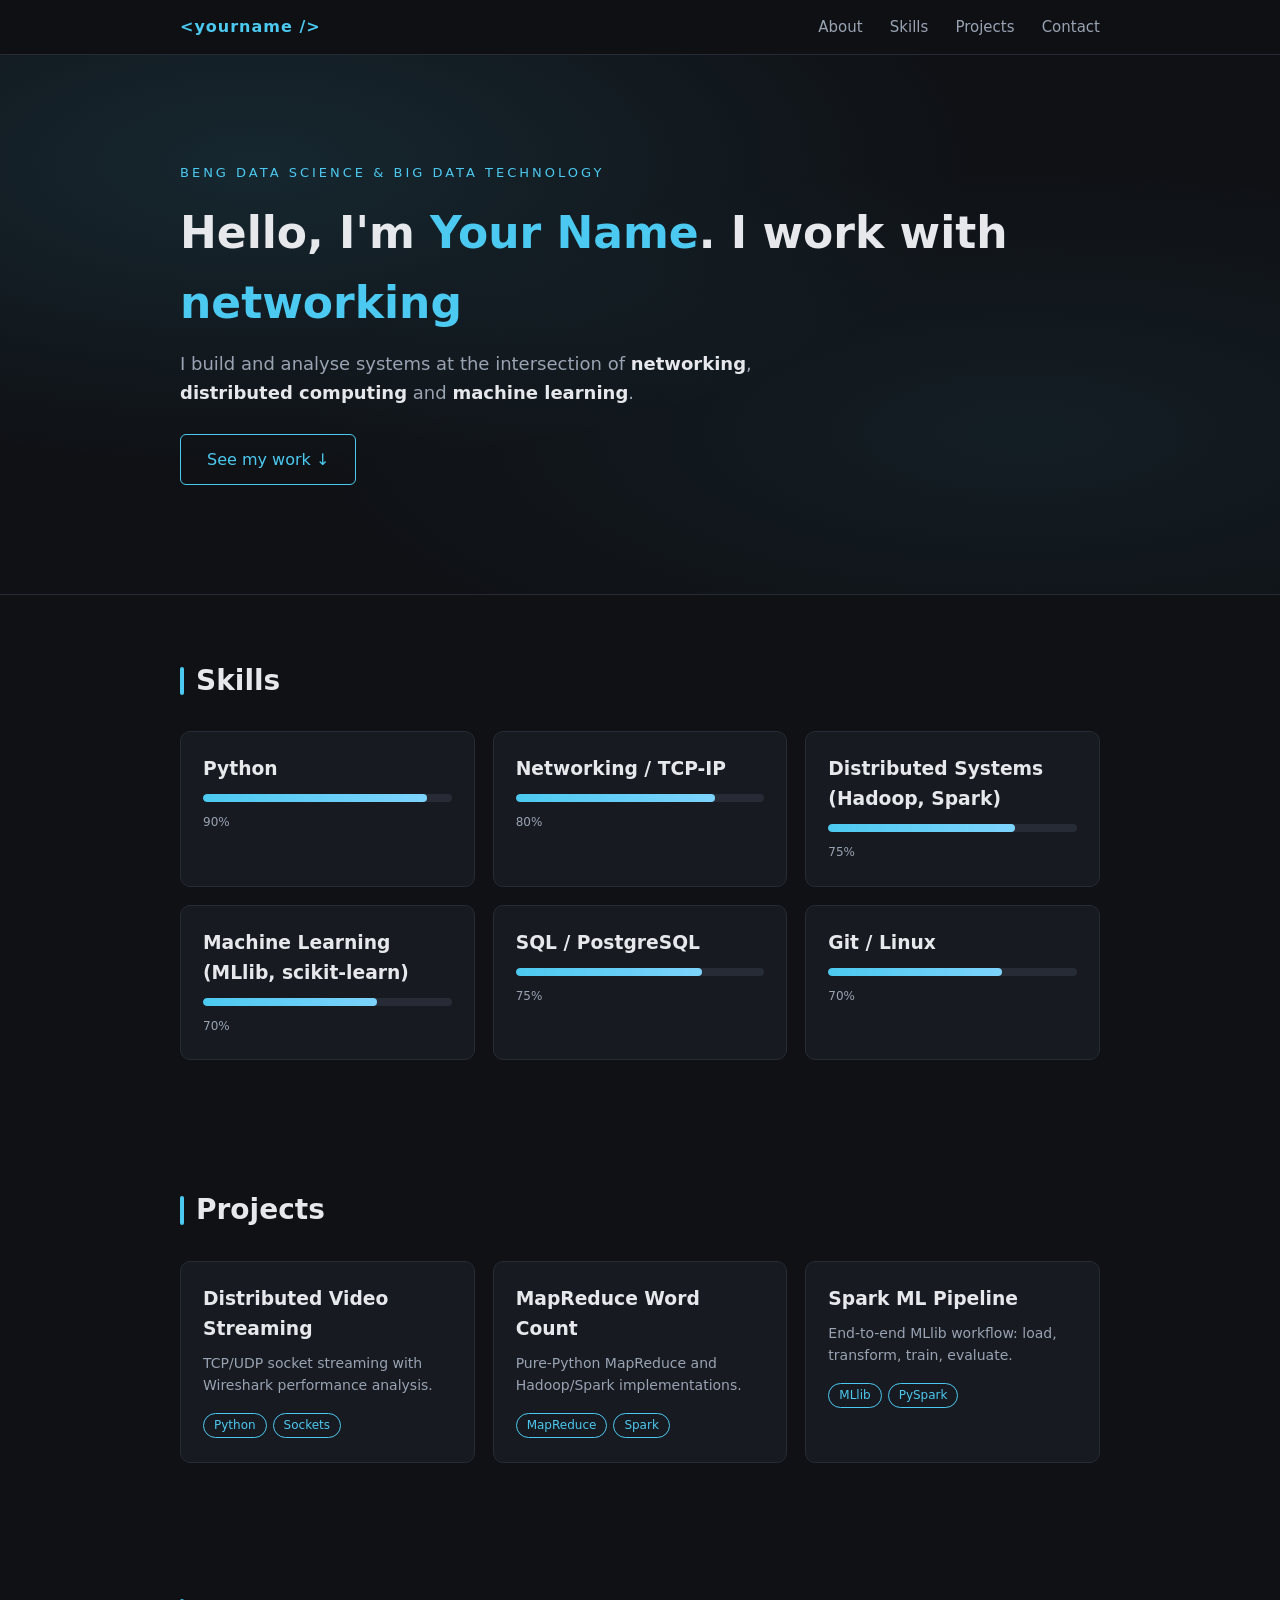
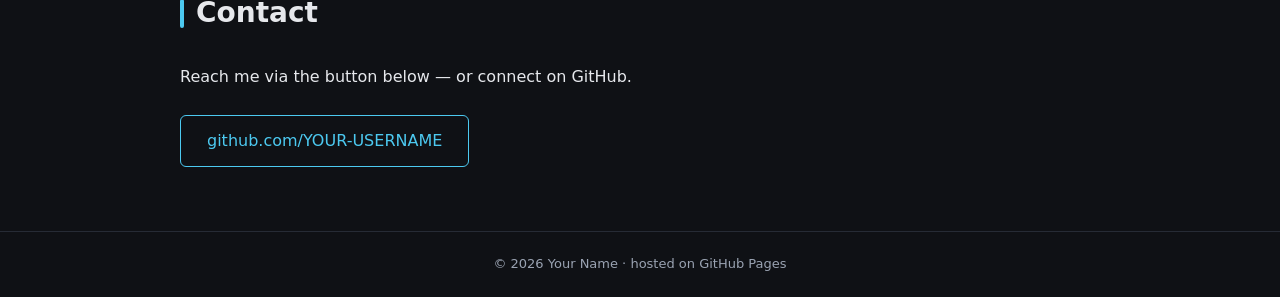
==== webpage/index.html @ 0f5fd321 "Add files via upload" ====
<!DOCTYPE html>
<html lang="en">
<head>
  <meta charset="UTF-8" />
  <meta name="viewport" content="width=device-width, initial-scale=1.0" />
  <title>Your Name · Data &amp; Distributed Systems</title>
  <link rel="stylesheet" href="style.css" />
</head>
<body>
  <header class="nav">
    <div class="nav-inner">
      <span class="logo">&lt;yourname /&gt;</span>
      <nav>
        <a href="#about">About</a>
        <a href="#skills">Skills</a>
        <a href="#projects">Projects</a>
        <a href="#contact">Contact</a>
      </nav>
    </div>
  </header>

  <section class="hero" id="about">
    <div class="hero-inner">
      <p class="kicker">BEng Data Science &amp; Big Data Technology</p>
      <h1>Hello, I'm <span class="accent">Your Name</span>.</h1>
      <p class="sub">
        I build and analyse systems at the intersection of
        <strong>networking</strong>, <strong>distributed computing</strong>
        and <strong>machine learning</strong>.
      </p>
      <a class="btn" href="#projects">See my work ↓</a>
    </div>
  </section>

  <main>
    <section id="skills" class="section">
      <h2>Skills</h2>
      <div class="grid" id="skills-grid"><!-- filled by script.js --></div>
    </section>

    <section id="projects" class="section">
      <h2>Projects</h2>
      <div class="grid">
        <article class="card">
          <h3>Distributed Video Streaming</h3>
          <p>TCP/UDP socket streaming with Wireshark performance analysis.</p>
          <span class="tag">Python</span><span class="tag">Sockets</span>
        </article>
        <article class="card">
          <h3>MapReduce Word Count</h3>
          <p>Pure-Python MapReduce and Hadoop/Spark implementations.</p>
          <span class="tag">MapReduce</span><span class="tag">Spark</span>
        </article>
        <article class="card">
          <h3>Spark ML Pipeline</h3>
          <p>End-to-end MLlib workflow: load, transform, train, evaluate.</p>
          <span class="tag">MLlib</span><span class="tag">PySpark</span>
        </article>
      </div>
    </section>

    <section id="contact" class="section">
      <h2>Contact</h2>
      <p>Reach me via the button below — or connect on GitHub.</p>
      <a class="btn" id="contact-btn" href="https://github.com/YOUR-USERNAME"
         target="_blank" rel="noopener">github.com/YOUR-USERNAME</a>
    </section>
  </main>

  <footer>
    <p>© 2026 Your Name · hosted on <a href="https://pages.github.com"
       target="_blank" rel="noopener">GitHub Pages</a></p>
  </footer>

  <script src="script.js"></script>
</body>
</html>
---- webpage/style.css ----
/* Personal webpage style - clean developer portfolio, dark industrial theme */
:root {
  --bg: #0f1115;
  --bg-soft: #171a21;
  --fg: #e6e8ec;
  --muted: #9aa3b2;
  --accent: #4cc9f0;
  --line: #262b35;
}

* { margin: 0; padding: 0; box-sizing: border-box; }

html { scroll-behavior: smooth; }

body {
  background: var(--bg);
  color: var(--fg);
  font-family: "Segoe UI", "PingFang SC", "Microsoft YaHei", system-ui, sans-serif;
  line-height: 1.6;
}

.nav {
  position: sticky; top: 0; z-index: 10;
  background: rgba(15, 17, 21, 0.85);
  backdrop-filter: blur(8px);
  border-bottom: 1px solid var(--line);
}
.nav-inner {
  max-width: 960px; margin: 0 auto; padding: 14px 20px;
  display: flex; justify-content: space-between; align-items: center;
}
.logo { font-weight: 700; color: var(--accent); letter-spacing: 1px; }
.nav nav a { color: var(--muted); text-decoration: none; margin-left: 22px; font-size: 15px; }
.nav nav a:hover { color: var(--fg); }

.hero {
  min-height: 60vh;
  display: flex; align-items: center;
  background:
    radial-gradient(ellipse at 20% 20%, rgba(76, 201, 240, 0.12), transparent 50%),
    radial-gradient(ellipse at 80% 70%, rgba(76, 201, 240, 0.07), transparent 50%);
  border-bottom: 1px solid var(--line);
}
.hero-inner { max-width: 960px; margin: 0 auto; padding: 60px 20px; }
.kicker { color: var(--accent); text-transform: uppercase; letter-spacing: 3px; font-size: 13px; }
h1 { font-size: 44px; margin: 14px 0 12px; font-weight: 700; }
.accent { color: var(--accent); }
.sub { color: var(--muted); font-size: 18px; max-width: 640px; }
.sub strong { color: var(--fg); }

.btn {
  display: inline-block; margin-top: 26px; padding: 12px 26px;
  border: 1px solid var(--accent); color: var(--accent);
  text-decoration: none; border-radius: 6px; transition: all 0.2s;
}
.btn:hover { background: var(--accent); color: var(--bg); }

.section { max-width: 960px; margin: 0 auto; padding: 64px 20px; }
.section h2 {
  font-size: 28px; margin-bottom: 28px; position: relative;
  padding-left: 16px;
}
.section h2::before {
  content: ""; position: absolute; left: 0; top: 8px; bottom: 8px;
  width: 4px; background: var(--accent); border-radius: 2px;
}

.grid {
  display: grid; grid-template-columns: repeat(auto-fit, minmax(260px, 1fr));
  gap: 18px;
}
.card {
  background: var(--bg-soft); border: 1px solid var(--line);
  border-radius: 10px; padding: 22px;
  transition: transform 0.2s, border-color 0.2s;
}
.card:hover { transform: translateY(-3px); border-color: var(--accent); }
.card h3 { margin-bottom: 8px; }
.card p { color: var(--muted); font-size: 14px; margin-bottom: 14px; }
.tag {
  display: inline-block; font-size: 12px; color: var(--accent);
  border: 1px solid var(--accent); border-radius: 999px;
  padding: 2px 10px; margin: 2px 6px 2px 0;
}

.bar { height: 8px; background: var(--line); border-radius: 999px; overflow: hidden; margin: 10px 0 6px; }
.bar-fill {
  height: 100%; width: 0;
  background: linear-gradient(90deg, var(--accent), #7dd3fc);
  border-radius: 999px; transition: width 1.2s ease;
}
.bar-label { font-size: 12px; color: var(--muted); }

footer {
  border-top: 1px solid var(--line); padding: 22px;
  text-align: center; color: var(--muted); font-size: 13px;
}
footer a { color: var(--accent); text-decoration: none; }

@media (max-width: 640px) {
  h1 { font-size: 32px; }
  .nav nav a { margin-left: 14px; }
}
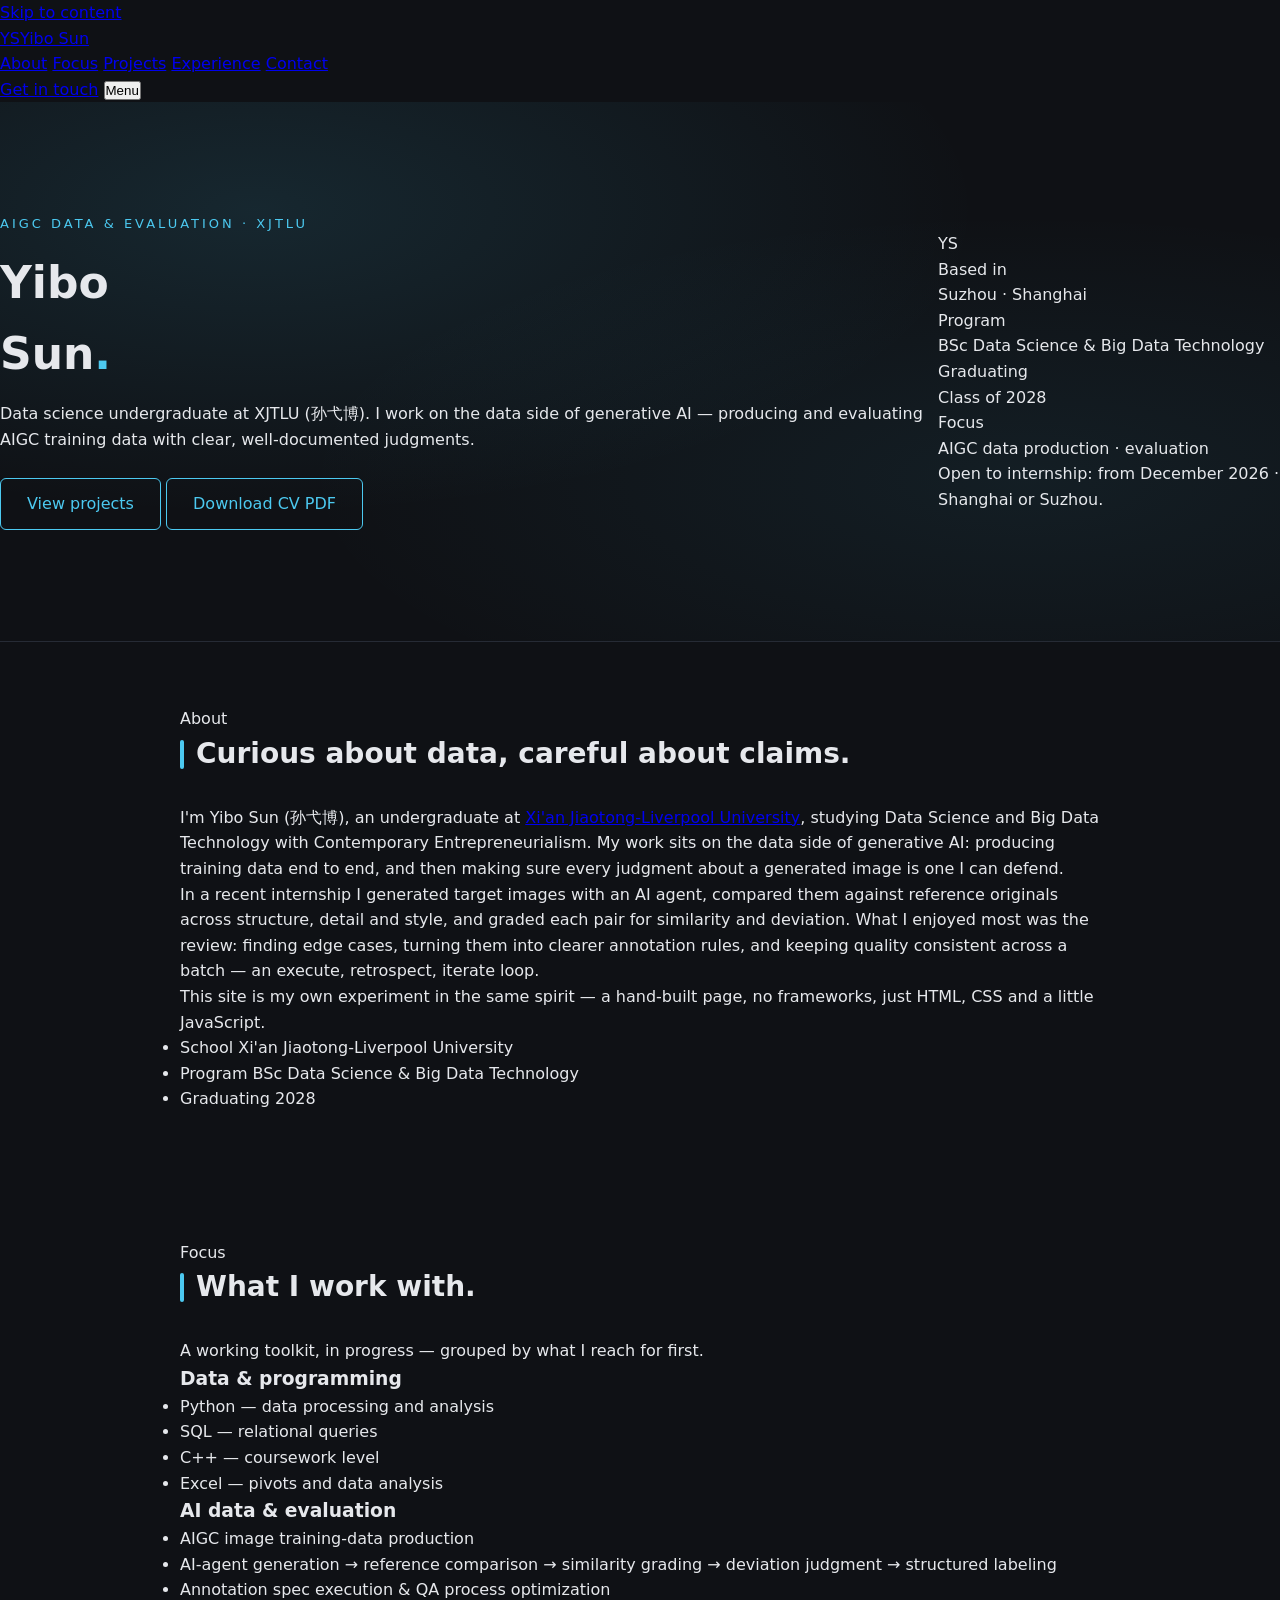
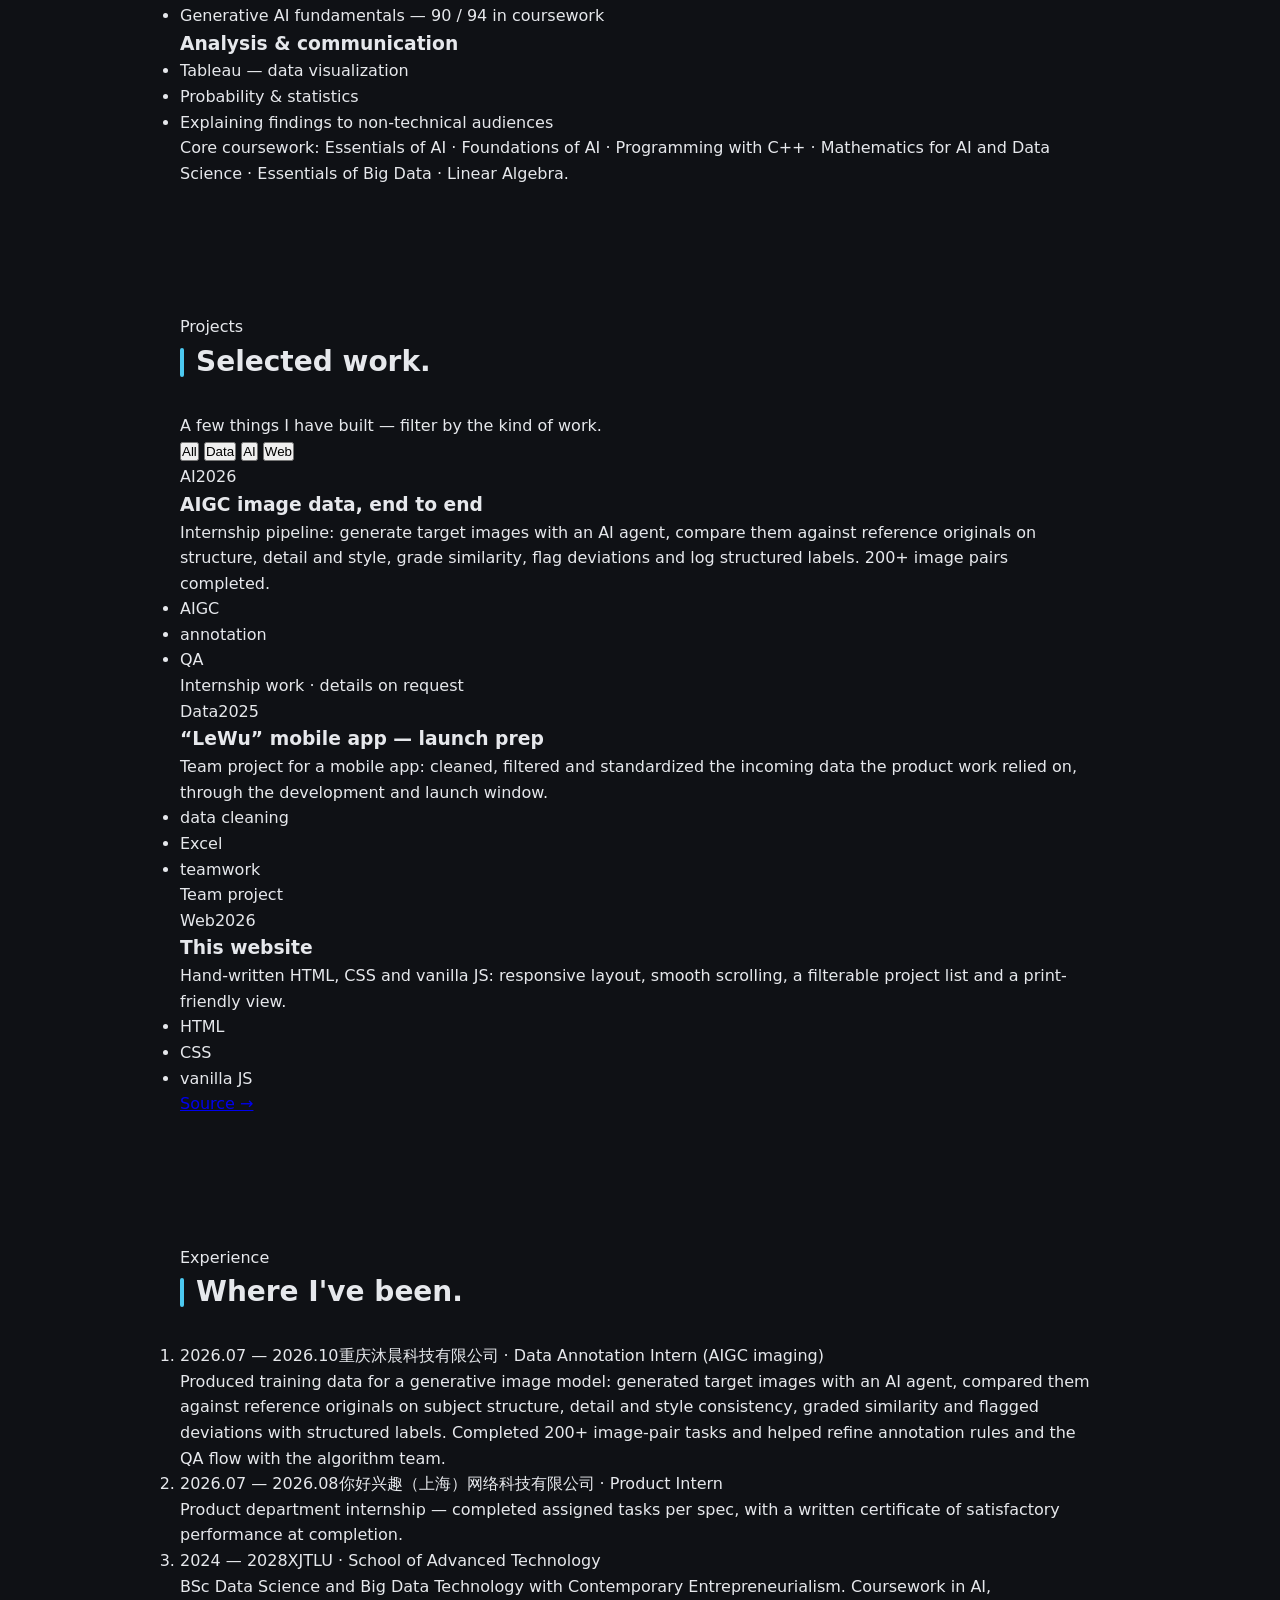
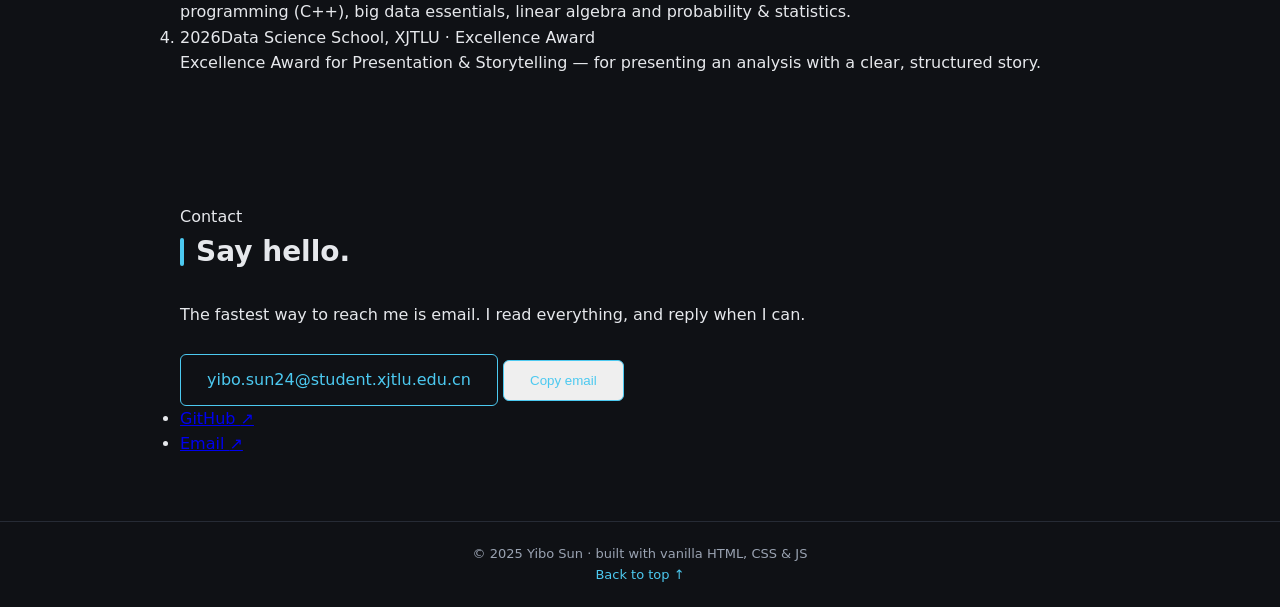
==== commit 011d3f00: "Add files via upload" ====
--- a/webpage/index.html
+++ b/webpage/index.html
@@ -1,77 +1,241 @@
-<!DOCTYPE html>
+<!doctype html>
 <html lang="en">
 <head>
-  <meta charset="UTF-8" />
-  <meta name="viewport" content="width=device-width, initial-scale=1.0" />
-  <title>Your Name · Data &amp; Distributed Systems</title>
+  <meta charset="utf-8" />
+  <meta name="viewport" content="width=device-width, initial-scale=1" />
+  <meta name="theme-color" content="#F6F2EA" />
+  <title>Yibo Sun — AI Data &amp; Evaluation · XJTLU</title>
+  <meta name="description" content="Yibo Sun (孙弋博) — data science undergraduate at XJTLU working on the data side of generative AI: AIGC training-data production and evaluation." />
+  <meta property="og:title" content="Yibo Sun — AI Data &amp; Evaluation · XJTLU" />
+  <meta property="og:description" content="Data science undergraduate at XJTLU, Class of 2028. AIGC training-data production, evaluation and clear, well-documented judgments." />
+  <meta property="og:type" content="website" />
+
+  <link rel="preconnect" href="https://fonts.googleapis.com" />
+  <link rel="preconnect" href="https://fonts.gstatic.com" crossorigin />
+  <link rel="stylesheet" href="https://fonts.googleapis.com/css2?family=IBM+Plex+Mono:wght@400;500&family=Instrument+Serif:ital@0;1&family=Inter+Tight:wght@400;500;600&display=swap" />
   <link rel="stylesheet" href="style.css" />
 </head>
 <body>
-  <header class="nav">
-    <div class="nav-inner">
-      <span class="logo">&lt;yourname /&gt;</span>
-      <nav>
-        <a href="#about">About</a>
-        <a href="#skills">Skills</a>
-        <a href="#projects">Projects</a>
-        <a href="#contact">Contact</a>
-      </nav>
-    </div>
+  <a class="skip-link" href="#main">Skip to content</a>
+
+  <header class="site-head" id="top">
+    <a class="brand" href="#top"><span class="brand-mark">YS</span>Yibo Sun</a>
+    <nav class="site-nav" aria-label="Primary">
+      <a href="#about">About</a>
+      <a href="#focus">Focus</a>
+      <a href="#projects">Projects</a>
+      <a href="#experience">Experience</a>
+      <a href="#contact">Contact</a>
+    </nav>
+    <a class="head-cta" href="#contact">Get in touch</a>
+    <button class="menu-btn" type="button" aria-controls="mobile-nav" aria-expanded="false">
+      <span class="bar"></span><span class="bar"></span><span class="bar"></span>
+      <span class="sr-only">Menu</span>
+    </button>
   </header>
 
-  <section class="hero" id="about">
-    <div class="hero-inner">
-      <p class="kicker">BEng Data Science &amp; Big Data Technology</p>
-      <h1>Hello, I'm <span class="accent">Your Name</span>.</h1>
-      <p class="sub">
-        I build and analyse systems at the intersection of
-        <strong>networking</strong>, <strong>distributed computing</strong>
-        and <strong>machine learning</strong>.
-      </p>
-      <a class="btn" href="#projects">See my work ↓</a>
-    </div>
-  </section>
-
-  <main>
-    <section id="skills" class="section">
-      <h2>Skills</h2>
-      <div class="grid" id="skills-grid"><!-- filled by script.js --></div>
-    </section>
-
-    <section id="projects" class="section">
-      <h2>Projects</h2>
-      <div class="grid">
-        <article class="card">
-          <h3>Distributed Video Streaming</h3>
-          <p>TCP/UDP socket streaming with Wireshark performance analysis.</p>
-          <span class="tag">Python</span><span class="tag">Sockets</span>
-        </article>
-        <article class="card">
-          <h3>MapReduce Word Count</h3>
-          <p>Pure-Python MapReduce and Hadoop/Spark implementations.</p>
-          <span class="tag">MapReduce</span><span class="tag">Spark</span>
-        </article>
-        <article class="card">
-          <h3>Spark ML Pipeline</h3>
-          <p>End-to-end MLlib workflow: load, transform, train, evaluate.</p>
-          <span class="tag">MLlib</span><span class="tag">PySpark</span>
-        </article>
-      </div>
-    </section>
-
-    <section id="contact" class="section">
-      <h2>Contact</h2>
-      <p>Reach me via the button below — or connect on GitHub.</p>
-      <a class="btn" id="contact-btn" href="https://github.com/YOUR-USERNAME"
-         target="_blank" rel="noopener">github.com/YOUR-USERNAME</a>
+  <div class="mobile-nav" id="mobile-nav" hidden>
+    <nav aria-label="Mobile">
+      <a href="#about">About</a>
+      <a href="#focus">Focus</a>
+      <a href="#projects">Projects</a>
+      <a href="#experience">Experience</a>
+      <a href="#contact">Contact</a>
+    </nav>
+  </div>
+
+  <main id="main">
+    <!-- ================= HERO ================= -->
+    <section class="hero" aria-labelledby="hero-title">
+      <div class="hero-copy">
+        <p class="kicker">AIGC data &amp; evaluation · XJTLU</p>
+        <h1 id="hero-title">Yibo<br />Sun<span class="accent">.</span></h1>
+        <p class="hero-lead">
+          Data science undergraduate at XJTLU (孙弋博). I work on the data side
+          of generative AI — producing and evaluating AIGC training data with
+          clear, well-documented judgments.
+        </p>
+        <div class="hero-actions">
+          <a class="btn btn-solid" href="#projects">View projects</a>
+          <a class="btn btn-line" href="%E7%AE%80%E5%8E%86.pdf" download>Download CV <span class="btn-meta">PDF</span></a>
+        </div>
+      </div>
+
+      <aside class="hero-card" aria-label="Quick facts">
+        <div class="monogram" aria-hidden="true">YS</div>
+        <dl class="facts">
+          <div><dt>Based in</dt><dd>Suzhou · Shanghai</dd></div>
+          <div><dt>Program</dt><dd>BSc Data Science &amp; Big Data Technology</dd></div>
+          <div><dt>Graduating</dt><dd>Class of 2028</dd></div>
+          <div><dt>Focus</dt><dd>AIGC data production · evaluation</dd></div>
+        </dl>
+        <p class="card-note">Open to internship: from December 2026 · Shanghai or Suzhou.</p>
+      </aside>
+    </section>
+
+    <!-- ================= ABOUT ================= -->
+    <section class="section" id="about">
+      <div class="section-label">About</div>
+      <div class="section-body">
+        <h2>Curious about data, careful about claims.</h2>
+        <p>
+          I'm Yibo Sun (孙弋博), an undergraduate at
+          <a href="https://www.xjtlu.edu.cn" target="_blank" rel="noopener">Xi'an Jiaotong-Liverpool University</a>,
+          studying Data Science and Big Data Technology with Contemporary
+          Entrepreneurialism. My work sits on the data side of generative AI:
+          producing training data end to end, and then making sure every
+          judgment about a generated image is one I can defend.
+        </p>
+        <p>
+          In a recent internship I generated target images with an AI agent,
+          compared them against reference originals across structure, detail
+          and style, and graded each pair for similarity and deviation. What I
+          enjoyed most was the review: finding edge cases, turning them into
+          clearer annotation rules, and keeping quality consistent across a
+          batch — an execute, retrospect, iterate loop.
+        </p>
+        <p>
+          This site is my own experiment in the same spirit — a hand-built
+          page, no frameworks, just HTML, CSS and a little JavaScript.
+        </p>
+        <ul class="quick-facts">
+          <li><span class="mono">School</span> Xi'an Jiaotong-Liverpool University</li>
+          <li><span class="mono">Program</span> BSc Data Science &amp; Big Data Technology</li>
+          <li><span class="mono">Graduating</span> 2028</li>
+        </ul>
+      </div>
+    </section>
+
+    <!-- ================= FOCUS / SKILLS ================= -->
+    <section class="section" id="focus">
+      <div class="section-label">Focus</div>
+      <div class="section-body">
+        <h2>What I work with.</h2>
+        <p class="lede">A working toolkit, in progress — grouped by what I reach for first.</p>
+        <div class="skill-grid">
+          <div class="skill-col" data-reveal>
+            <h3>Data &amp; programming</h3>
+            <ul>
+              <li>Python — data processing and analysis</li>
+              <li>SQL — relational queries</li>
+              <li>C++ — coursework level</li>
+              <li>Excel — pivots and data analysis</li>
+            </ul>
+          </div>
+          <div class="skill-col" data-reveal>
+            <h3>AI data &amp; evaluation</h3>
+            <ul>
+              <li>AIGC image training-data production</li>
+              <li>AI-agent generation → reference comparison → similarity grading → deviation judgment → structured labeling</li>
+              <li>Annotation spec execution &amp; QA process optimization</li>
+              <li>Generative AI fundamentals — 90 / 94 in coursework</li>
+            </ul>
+          </div>
+          <div class="skill-col" data-reveal>
+            <h3>Analysis &amp; communication</h3>
+            <ul>
+              <li>Tableau — data visualization</li>
+              <li>Probability &amp; statistics</li>
+              <li>Explaining findings to non-technical audiences</li>
+            </ul>
+          </div>
+        </div>
+        <p class="course-note">Core coursework: Essentials of AI · Foundations of AI · Programming with C++ · Mathematics for AI and Data Science · Essentials of Big Data · Linear Algebra.</p>
+      </div>
+    </section>
+
+    <!-- ================= PROJECTS ================= -->
+    <section class="section" id="projects">
+      <div class="section-label">Projects</div>
+      <div class="section-body">
+        <h2>Selected work.</h2>
+        <p class="lede">A few things I have built — filter by the kind of work.</p>
+        <div class="filter-bar" role="group" aria-label="Filter projects">
+          <button class="chip is-active" type="button" data-filter="all" aria-pressed="true">All</button>
+          <button class="chip" type="button" data-filter="data" aria-pressed="false">Data</button>
+          <button class="chip" type="button" data-filter="ai" aria-pressed="false">AI</button>
+          <button class="chip" type="button" data-filter="web" aria-pressed="false">Web</button>
+        </div>
+        <div class="project-grid" id="project-grid">
+
+          <article class="project-card" data-category="ai" data-reveal>
+            <div class="project-head"><span class="chip chip-static">AI</span><span class="mono">2026</span></div>
+            <h3>AIGC image data, end to end</h3>
+            <p>Internship pipeline: generate target images with an AI agent, compare them against reference originals on structure, detail and style, grade similarity, flag deviations and log structured labels. 200+ image pairs completed.</p>
+            <ul class="project-tags"><li>AIGC</li><li>annotation</li><li>QA</li></ul>
+            <span class="project-link project-link-muted">Internship work · details on request</span>
+          </article>
+
+          <article class="project-card" data-category="data" data-reveal>
+            <div class="project-head"><span class="chip chip-static">Data</span><span class="mono">2025</span></div>
+            <h3>“LeWu” mobile app — launch prep</h3>
+            <p>Team project for a mobile app: cleaned, filtered and standardized the incoming data the product work relied on, through the development and launch window.</p>
+            <ul class="project-tags"><li>data cleaning</li><li>Excel</li><li>teamwork</li></ul>
+            <span class="project-link project-link-muted">Team project</span>
+          </article>
+
+          <article class="project-card" data-category="web" data-reveal>
+            <div class="project-head"><span class="chip chip-static">Web</span><span class="mono">2026</span></div>
+            <h3>This website</h3>
+            <p>Hand-written HTML, CSS and vanilla JS: responsive layout, smooth scrolling, a filterable project list and a print-friendly view.</p>
+            <ul class="project-tags"><li>HTML</li><li>CSS</li><li>vanilla JS</li></ul>
+            <a class="project-link" href="https://github.com/yooooooong-bro/yooooooong-bro.github.io" target="_blank" rel="noopener">Source →</a>
+          </article>
+
+        </div>
+      </div>
+    </section>
+
+    <!-- ================= EXPERIENCE ================= -->
+    <section class="section" id="experience">
+      <div class="section-label">Experience</div>
+      <div class="section-body">
+        <h2>Where I've been.</h2>
+        <ol class="timeline">
+          <li data-reveal>
+            <div class="tl-head"><span class="tl-year mono">2026.07 — 2026.10</span><span class="tl-where">重庆沐晨科技有限公司 · Data Annotation Intern (AIGC imaging)</span></div>
+            <p>Produced training data for a generative image model: generated target images with an AI agent, compared them against reference originals on subject structure, detail and style consistency, graded similarity and flagged deviations with structured labels. Completed 200+ image-pair tasks and helped refine annotation rules and the QA flow with the algorithm team.</p>
+          </li>
+          <li data-reveal>
+            <div class="tl-head"><span class="tl-year mono">2026.07 — 2026.08</span><span class="tl-where">你好兴趣（上海）网络科技有限公司 · Product Intern</span></div>
+            <p>Product department internship — completed assigned tasks per spec, with a written certificate of satisfactory performance at completion.</p>
+          </li>
+          <li data-reveal>
+            <div class="tl-head"><span class="tl-year mono">2024 — 2028</span><span class="tl-where">XJTLU · School of Advanced Technology</span></div>
+            <p>BSc Data Science and Big Data Technology with Contemporary Entrepreneurialism. Coursework in AI, programming (C++), big data essentials, linear algebra and probability &amp; statistics.</p>
+          </li>
+          <li data-reveal>
+            <div class="tl-head"><span class="tl-year mono">2026</span><span class="tl-where">Data Science School, XJTLU · Excellence Award</span></div>
+            <p>Excellence Award for Presentation &amp; Storytelling — for presenting an analysis with a clear, structured story.</p>
+          </li>
+        </ol>
+      </div>
+    </section>
+
+    <!-- ================= CONTACT ================= -->
+    <section class="section" id="contact">
+      <div class="section-label">Contact</div>
+      <div class="section-body">
+        <h2>Say hello.</h2>
+        <p class="lede">The fastest way to reach me is email. I read everything, and reply when I can.</p>
+        <div class="contact-actions">
+          <a class="btn btn-solid" href="mailto:yibo.sun24@student.xjtlu.edu.cn">yibo.sun24@student.xjtlu.edu.cn</a>
+          <button class="btn btn-line" type="button" id="copy-email" data-email="yibo.sun24@student.xjtlu.edu.cn">Copy email</button>
+        </div>
+        <ul class="social-list">
+          <li><a href="https://github.com/yooooooong-bro" target="_blank" rel="noopener">GitHub <span class="mono">↗</span></a></li>
+          <li><a href="mailto:yibo.sun24@student.xjtlu.edu.cn">Email <span class="mono">↗</span></a></li>
+        </ul>
+      </div>
     </section>
   </main>
 
-  <footer>
-    <p>© 2026 Your Name · hosted on <a href="https://pages.github.com"
-       target="_blank" rel="noopener">GitHub Pages</a></p>
+  <footer class="site-foot">
+    <p class="mono">© <span id="year">2025</span> Yibo Sun · built with vanilla HTML, CSS &amp; JS</p>
+    <a class="to-top" href="#top">Back to top ↑</a>
   </footer>
 
-  <script src="script.js"></script>
+  <script>document.documentElement.classList.add("has-js");</script>
+  <script src="main.js" defer></script>
 </body>
 </html>
